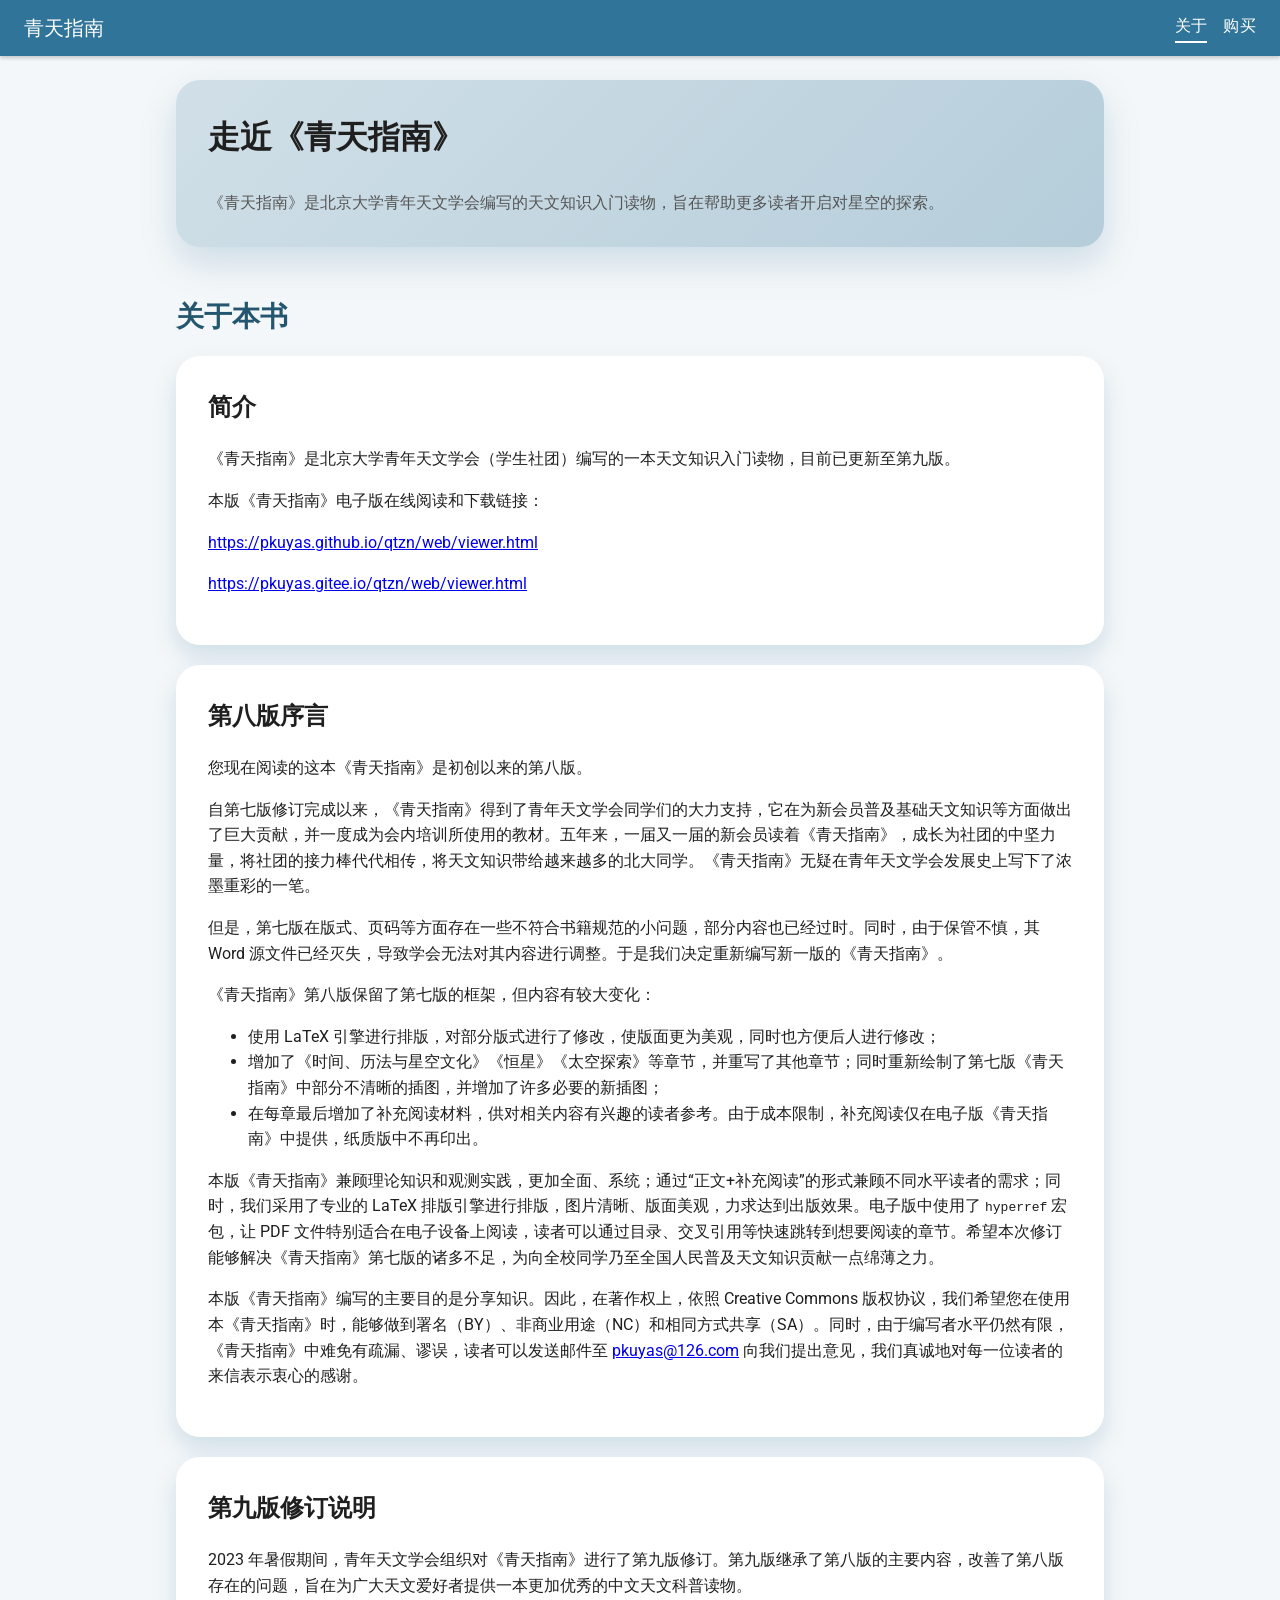
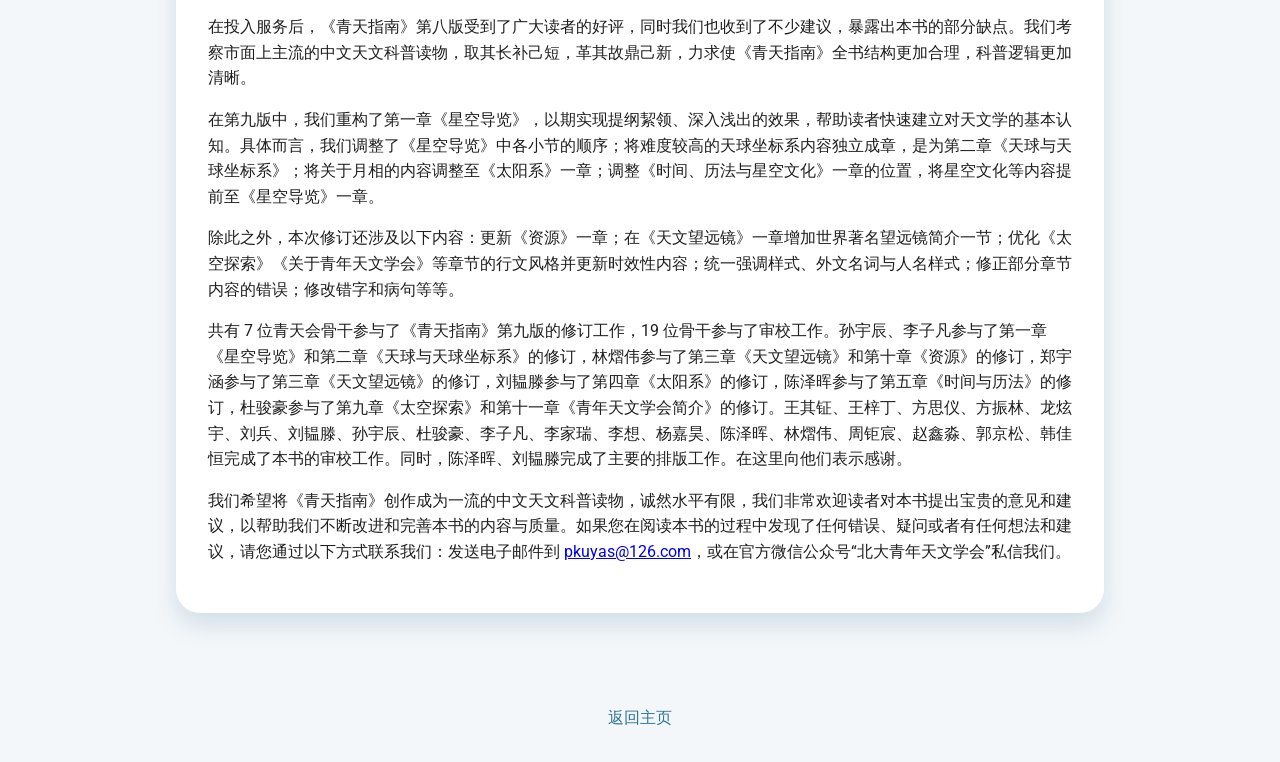
==== about/index.html @ bb2cf312 "增加了Material Design风格的「关于」页面" ====
<!DOCTYPE html>
<html lang="zh-CN">
<head>
    <meta charset="utf-8">
    <meta name="viewport" content="width=device-width, initial-scale=1">
    <title>青天指南 · 关于</title>
    <link rel="icon" href="../yas_256x256.png">
    <link href="https://fonts.googleapis.com/css2?family=Roboto:wght@400;500;700&display=swap" rel="stylesheet">
    <style>
        :root {
            color-scheme: light dark;
            --md-primary: #307599;
            --md-primary-dark: #24576f;
            --md-secondary: #ff9800;
            --md-surface: #ffffff;
            --md-background: #f4f7f9;
            --md-text-primary: #1f1f1f;
            --md-text-secondary: #555555;
            --md-divider: rgba(0, 0, 0, 0.12);
        }

        @media (prefers-color-scheme: dark) {
            :root {
                --md-surface: #1f2933;
                --md-background: #121a21;
                --md-text-primary: #e0e6ed;
                --md-text-secondary: #a7b4c3;
                --md-divider: rgba(255, 255, 255, 0.12);
                --md-secondary: #ffb655;
            }

            body {
                background: var(--md-background);
                color: var(--md-text-primary);
            }

            .app-bar {
                box-shadow: 0 2px 6px rgba(0, 0, 0, 0.6);
            }

            .page {
                color: var(--md-text-primary);
            }

            .hero {
                box-shadow: 0 16px 36px rgba(7, 32, 44, 0.65);
            }

            .card {
                background: var(--md-surface);
                box-shadow: 0 10px 28px rgba(0, 0, 0, 0.5);
            }

            footer {
                color: var(--md-text-secondary);
            }

            footer a {
                color: var(--md-secondary);
            }
        }

        * {
            box-sizing: border-box;
        }

        html, body {
            margin: 0;
            font-family: 'Roboto', 'PingFang SC', 'Microsoft YaHei', sans-serif;
            background: var(--md-background);
            color: var(--md-text-primary);
            line-height: 1.6;
        }

        body {
            display: flex;
            flex-direction: column;
            min-height: 100vh;
        }

        .app-bar {
            position: sticky;
            top: 0;
            z-index: 10;
            background: var(--md-primary);
            color: #fff;
            padding: 12px 24px;
            display: flex;
            align-items: center;
            justify-content: space-between;
            gap: 24px;
            box-shadow: 0 2px 4px rgba(0, 0, 0, 0.2);
        }

        .app-bar__title {
            font-size: 1.25rem;
            font-weight: 500;
            margin: 0;
        }

        .nav {
            display: flex;
            gap: 16px;
        }

        .nav a {
            color: #fff;
            text-decoration: none;
            font-weight: 500;
            letter-spacing: 0.02em;
            position: relative;
            padding-bottom: 4px;
        }

        .nav a[aria-current="page"]::after,
        .nav a:hover::after,
        .nav a:focus-visible::after {
            content: '';
            position: absolute;
            left: 0;
            bottom: 0;
            width: 100%;
            height: 2px;
            background: #fff;
        }

        .page {
            flex: 1;
            padding: 24px 16px 48px;
            max-width: 960px;
            margin: 0 auto;
            width: 100%;
        }

        .hero {
            background: linear-gradient(135deg, rgba(48, 117, 153, 0.18), rgba(48, 117, 153, 0.32));
            border-radius: 24px;
            padding: 32px;
            margin-bottom: 24px;
            box-shadow: 0 16px 36px rgba(48, 117, 153, 0.2);
        }

        .hero h1 {
            margin-top: 0;
            font-size: 2rem;
            font-weight: 700;
        }

        .hero p {
            margin-bottom: 0;
            color: var(--md-text-secondary);
        }

        .section-title {
            margin: 48px 0 16px;
            font-size: 1.75rem;
            font-weight: 600;
            color: var(--md-primary-dark);
        }

        .card {
            background: var(--md-surface);
            border-radius: 24px;
            padding: 32px;
            margin-bottom: 20px;
            box-shadow: 0 12px 24px rgba(48, 117, 153, 0.18);
        }

        .card h2 {
            margin-top: 0;
            font-size: 1.5rem;
            font-weight: 600;
        }

        .card h3 {
            margin-top: 1.5rem;
            font-size: 1.25rem;
        }

        .supporting-text {
            color: var(--md-text-secondary);
        }

        footer {
            padding: 24px 16px 32px;
            text-align: center;
            color: var(--md-text-secondary);
        }

        footer a {
            color: var(--md-primary);
            text-decoration: none;
            font-weight: 500;
        }

        footer a:hover {
            text-decoration: underline;
        }

        @media (max-width: 720px) {
            .app-bar {
                flex-direction: column;
                align-items: flex-start;
            }

            .nav {
                width: 100%;
                justify-content: space-between;
            }

            .hero {
                padding: 24px;
            }

            .card {
                padding: 24px;
                border-radius: 20px;
            }
        }
    </style>
</head>
<body>
    <header class="app-bar">
        <div class="app-bar__title">青天指南</div>
        <nav class="nav" aria-label="主要导航">
            <a href="./index.html" aria-current="page">关于</a>
            <a href="./purchase.html">购买</a>
        </nav>
    </header>
    <main class="page">
        <section class="hero">
            <h1>走近《青天指南》</h1>
            <p>《青天指南》是北京大学青年天文学会编写的天文知识入门读物，旨在帮助更多读者开启对星空的探索。</p>
        </section>

        <h2 class="section-title">关于本书</h2>
        <section class="card">
            <h2>简介</h2>
            <p>《青天指南》是北京大学青年天文学会（学生社团）编写的一本天文知识入门读物，目前已更新至第九版。</p>
            <p>本版《青天指南》电子版在线阅读和下载链接：</p>
            <p><a href="https://pkuyas.github.io/qtzn/web/viewer.html" target="_blank" rel="noopener">https://pkuyas.github.io/qtzn/web/viewer.html</a></p>
            <p><a href="https://pkuyas.gitee.io/qtzn/web/viewer.html" target="_blank" rel="noopener">https://pkuyas.gitee.io/qtzn/web/viewer.html</a></p>
        </section>

        <section class="card">
            <h2>第八版序言</h2>
            <p>您现在阅读的这本《青天指南》是初创以来的第八版。</p>
            <p>自第七版修订完成以来，《青天指南》得到了青年天文学会同学们的大力支持，它在为新会员普及基础天文知识等方面做出了巨大贡献，并一度成为会内培训所使用的教材。五年来，一届又一届的新会员读着《青天指南》，成长为社团的中坚力量，将社团的接力棒代代相传，将天文知识带给越来越多的北大同学。《青天指南》无疑在青年天文学会发展史上写下了浓墨重彩的一笔。</p>
            <p>但是，第七版在版式、页码等方面存在一些不符合书籍规范的小问题，部分内容也已经过时。同时，由于保管不慎，其 Word 源文件已经灭失，导致学会无法对其内容进行调整。于是我们决定重新编写新一版的《青天指南》。</p>
            <p>《青天指南》第八版保留了第七版的框架，但内容有较大变化：</p>
            <ul>
                <li>使用 LaTeX 引擎进行排版，对部分版式进行了修改，使版面更为美观，同时也方便后人进行修改；</li>
                <li>增加了《时间、历法与星空文化》《恒星》《太空探索》等章节，并重写了其他章节；同时重新绘制了第七版《青天指南》中部分不清晰的插图，并增加了许多必要的新插图；</li>
                <li>在每章最后增加了补充阅读材料，供对相关内容有兴趣的读者参考。由于成本限制，补充阅读仅在电子版《青天指南》中提供，纸质版中不再印出。</li>
            </ul>
            <p>本版《青天指南》兼顾理论知识和观测实践，更加全面、系统；通过“正文+补充阅读”的形式兼顾不同水平读者的需求；同时，我们采用了专业的 LaTeX 排版引擎进行排版，图片清晰、版面美观，力求达到出版效果。电子版中使用了 <code>hyperref</code> 宏包，让 PDF 文件特别适合在电子设备上阅读，读者可以通过目录、交叉引用等快速跳转到想要阅读的章节。希望本次修订能够解决《青天指南》第七版的诸多不足，为向全校同学乃至全国人民普及天文知识贡献一点绵薄之力。</p>
            <p>本版《青天指南》编写的主要目的是分享知识。因此，在著作权上，依照 Creative Commons 版权协议，我们希望您在使用本《青天指南》时，能够做到署名（BY）、非商业用途（NC）和相同方式共享（SA）。同时，由于编写者水平仍然有限，《青天指南》中难免有疏漏、谬误，读者可以发送邮件至 <a href="mailto:pkuyas@126.com">pkuyas@126.com</a> 向我们提出意见，我们真诚地对每一位读者的来信表示衷心的感谢。</p>
        </section>

        <section class="card">
            <h2>第九版修订说明</h2>
            <p>2023 年暑假期间，青年天文学会组织对《青天指南》进行了第九版修订。第九版继承了第八版的主要内容，改善了第八版存在的问题，旨在为广大天文爱好者提供一本更加优秀的中文天文科普读物。</p>
            <p>在投入服务后，《青天指南》第八版受到了广大读者的好评，同时我们也收到了不少建议，暴露出本书的部分缺点。我们考察市面上主流的中文天文科普读物，取其长补己短，革其故鼎己新，力求使《青天指南》全书结构更加合理，科普逻辑更加清晰。</p>
            <p>在第九版中，我们重构了第一章《星空导览》，以期实现提纲絜领、深入浅出的效果，帮助读者快速建立对天文学的基本认知。具体而言，我们调整了《星空导览》中各小节的顺序；将难度较高的天球坐标系内容独立成章，是为第二章《天球与天球坐标系》；将关于月相的内容调整至《太阳系》一章；调整《时间、历法与星空文化》一章的位置，将星空文化等内容提前至《星空导览》一章。</p>
            <p>除此之外，本次修订还涉及以下内容：更新《资源》一章；在《天文望远镜》一章增加世界著名望远镜简介一节；优化《太空探索》《关于青年天文学会》等章节的行文风格并更新时效性内容；统一强调样式、外文名词与人名样式；修正部分章节内容的错误；修改错字和病句等等。</p>
            <p>共有 7 位青天会骨干参与了《青天指南》第九版的修订工作，19 位骨干参与了审校工作。孙宇辰、李子凡参与了第一章《星空导览》和第二章《天球与天球坐标系》的修订，林熠伟参与了第三章《天文望远镜》和第十章《资源》的修订，郑宇涵参与了第三章《天文望远镜》的修订，刘韫滕参与了第四章《太阳系》的修订，陈泽晖参与了第五章《时间与历法》的修订，杜骏豪参与了第九章《太空探索》和第十一章《青年天文学会简介》的修订。王其钲、王梓丁、方思仪、方振林、龙炫宇、刘兵、刘韫滕、孙宇辰、杜骏豪、李子凡、李家瑞、李想、杨嘉昊、陈泽晖、林熠伟、周钜宸、赵鑫淼、郭京松、韩佳恒完成了本书的审校工作。同时，陈泽晖、刘韫滕完成了主要的排版工作。在这里向他们表示感谢。</p>
            <p>我们希望将《青天指南》创作成为一流的中文天文科普读物，诚然水平有限，我们非常欢迎读者对本书提出宝贵的意见和建议，以帮助我们不断改进和完善本书的内容与质量。如果您在阅读本书的过程中发现了任何错误、疑问或者有任何想法和建议，请您通过以下方式联系我们：发送电子邮件到 <a href="mailto:pkuyas@126.com">pkuyas@126.com</a>，或在官方微信公众号“北大青年天文学会”私信我们。</p>
        </section>
    </main>

    <footer>
        <a href="../index.html">返回主页</a>
    </footer>
</body>
</html>
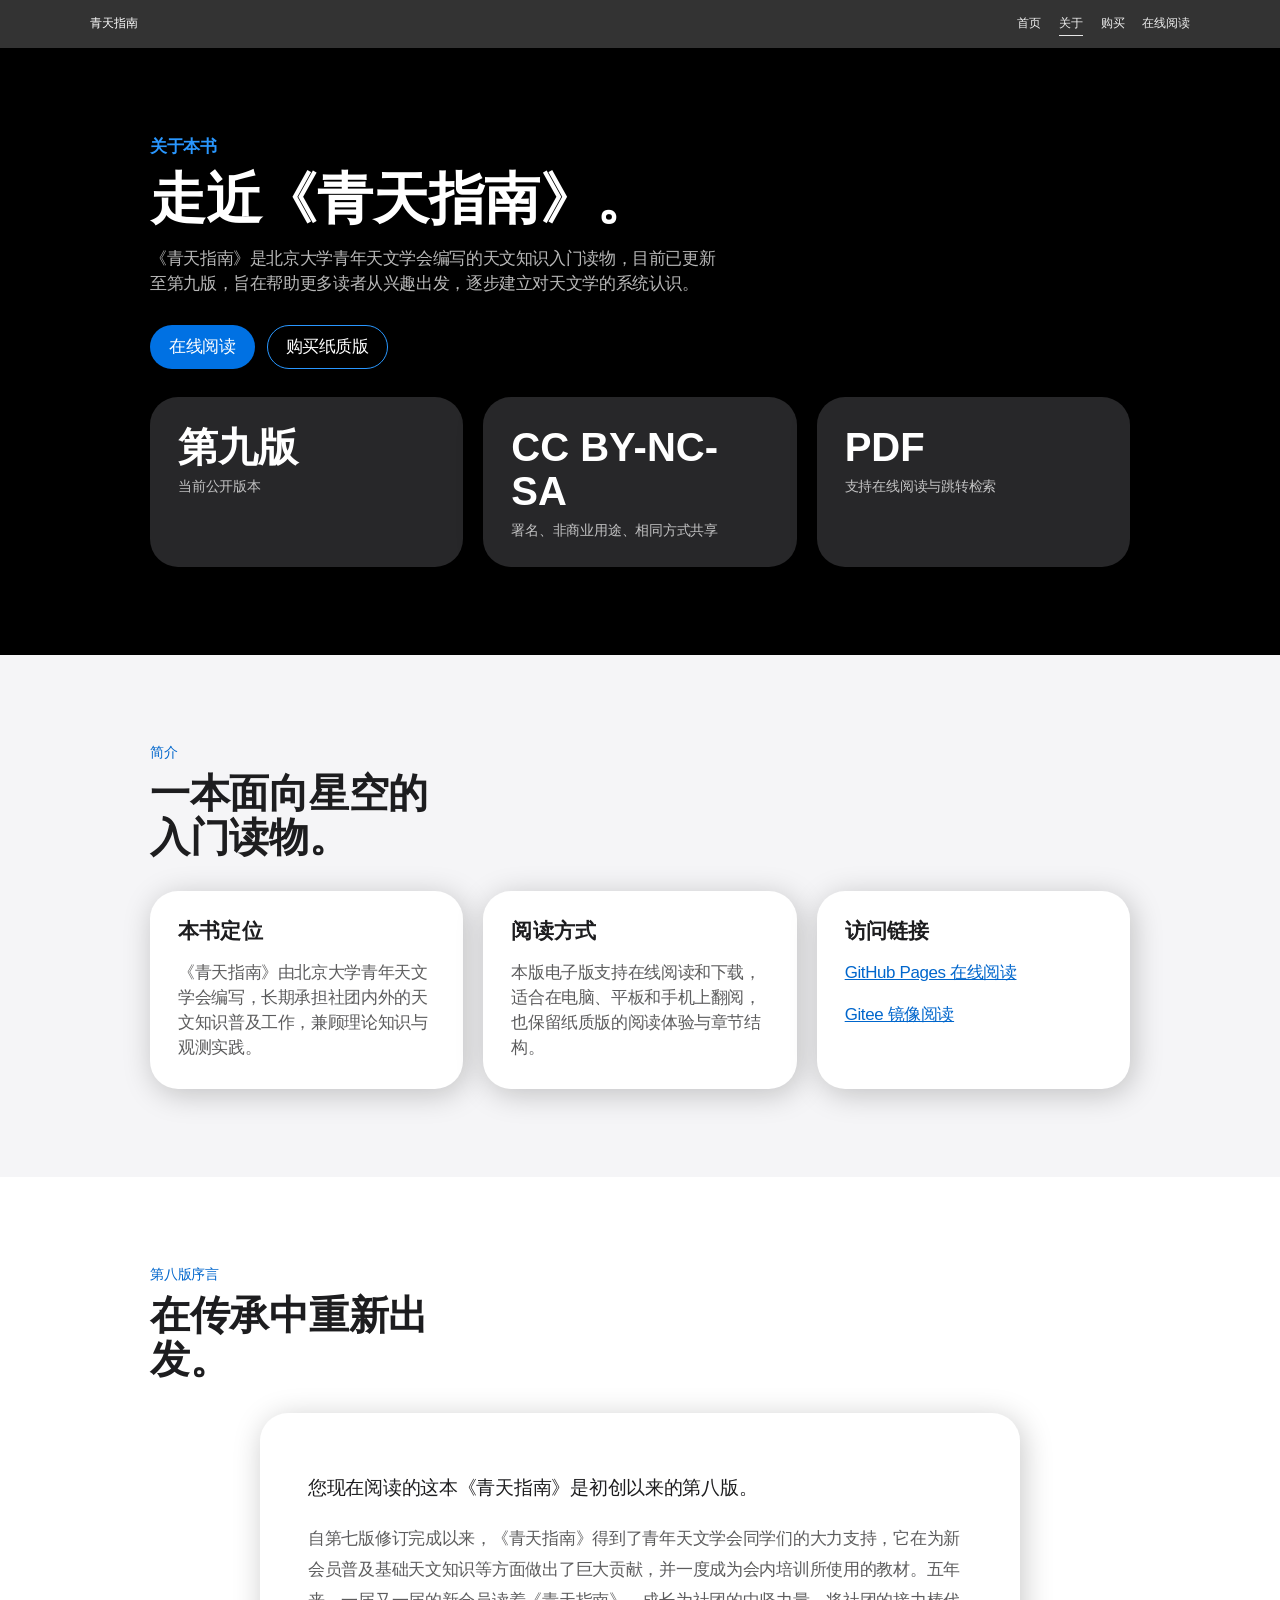
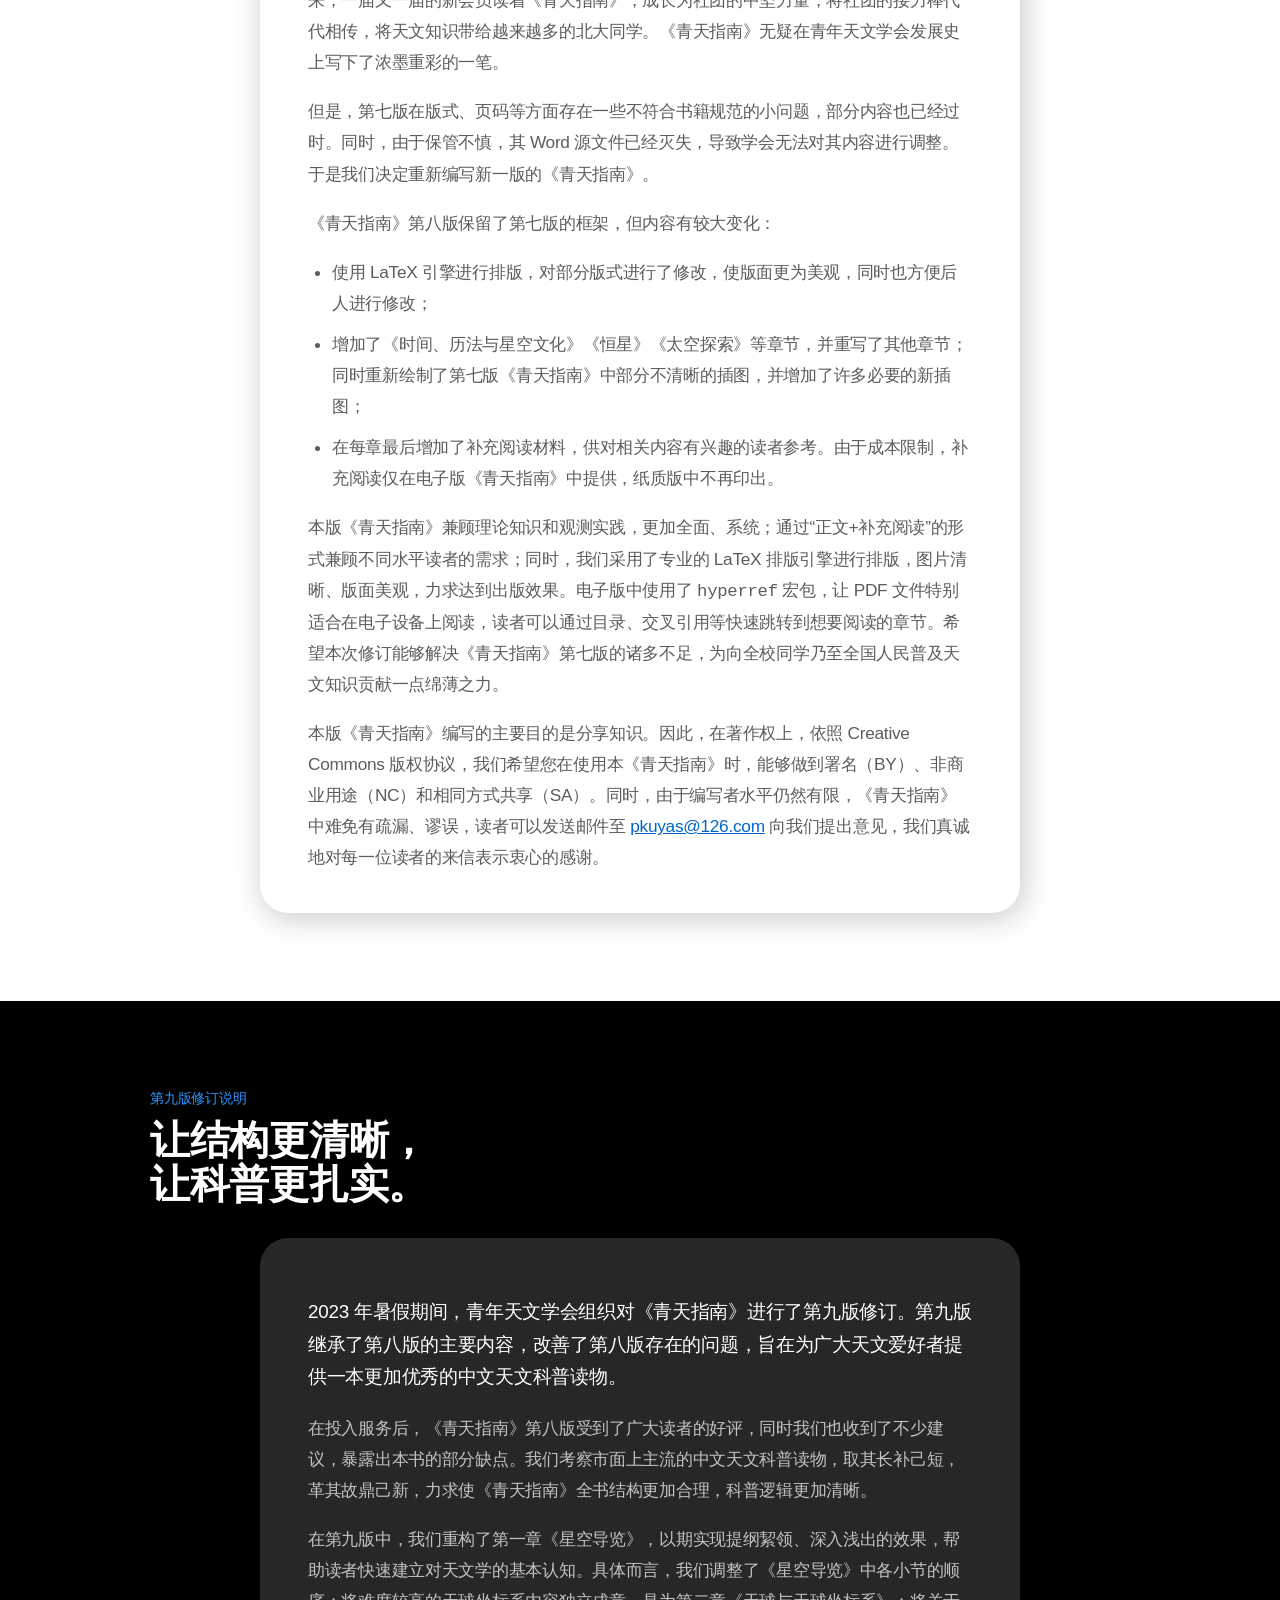
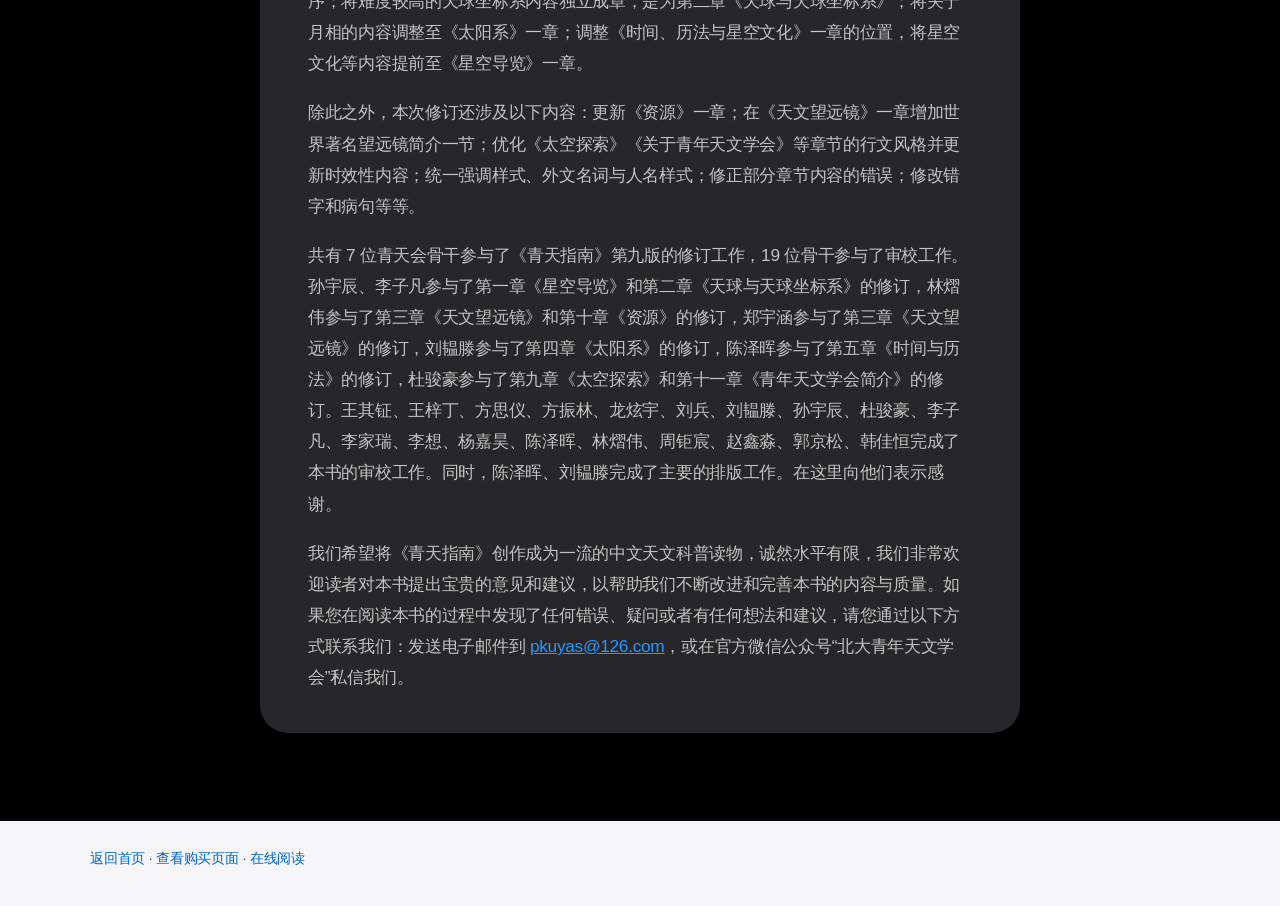
==== commit 7e24608d: "修改成 Apple 风格的主页" ====
--- a/about/index.html
+++ b/about/index.html
@@ -4,272 +4,123 @@
     <meta charset="utf-8">
     <meta name="viewport" content="width=device-width, initial-scale=1">
     <title>青天指南 · 关于</title>
+    <meta name="description" content="《青天指南》第九版关于页面，介绍本书背景、序言、修订说明与联系信息。">
     <link rel="icon" href="../yas_256x256.png">
-    <link href="https://fonts.googleapis.com/css2?family=Roboto:wght@400;500;700&display=swap" rel="stylesheet">
-    <style>
-        :root {
-            color-scheme: light dark;
-            --md-primary: #307599;
-            --md-primary-dark: #24576f;
-            --md-secondary: #ff9800;
-            --md-surface: #ffffff;
-            --md-background: #f4f7f9;
-            --md-text-primary: #1f1f1f;
-            --md-text-secondary: #555555;
-            --md-divider: rgba(0, 0, 0, 0.12);
-        }
-
-        @media (prefers-color-scheme: dark) {
-            :root {
-                --md-surface: #1f2933;
-                --md-background: #121a21;
-                --md-text-primary: #e0e6ed;
-                --md-text-secondary: #a7b4c3;
-                --md-divider: rgba(255, 255, 255, 0.12);
-                --md-secondary: #ffb655;
-            }
-
-            body {
-                background: var(--md-background);
-                color: var(--md-text-primary);
-            }
-
-            .app-bar {
-                box-shadow: 0 2px 6px rgba(0, 0, 0, 0.6);
-            }
-
-            .page {
-                color: var(--md-text-primary);
-            }
-
-            .hero {
-                box-shadow: 0 16px 36px rgba(7, 32, 44, 0.65);
-            }
-
-            .card {
-                background: var(--md-surface);
-                box-shadow: 0 10px 28px rgba(0, 0, 0, 0.5);
-            }
-
-            footer {
-                color: var(--md-text-secondary);
-            }
-
-            footer a {
-                color: var(--md-secondary);
-            }
-        }
-
-        * {
-            box-sizing: border-box;
-        }
-
-        html, body {
-            margin: 0;
-            font-family: 'Roboto', 'PingFang SC', 'Microsoft YaHei', sans-serif;
-            background: var(--md-background);
-            color: var(--md-text-primary);
-            line-height: 1.6;
-        }
-
-        body {
-            display: flex;
-            flex-direction: column;
-            min-height: 100vh;
-        }
-
-        .app-bar {
-            position: sticky;
-            top: 0;
-            z-index: 10;
-            background: var(--md-primary);
-            color: #fff;
-            padding: 12px 24px;
-            display: flex;
-            align-items: center;
-            justify-content: space-between;
-            gap: 24px;
-            box-shadow: 0 2px 4px rgba(0, 0, 0, 0.2);
-        }
-
-        .app-bar__title {
-            font-size: 1.25rem;
-            font-weight: 500;
-            margin: 0;
-        }
-
-        .nav {
-            display: flex;
-            gap: 16px;
-        }
-
-        .nav a {
-            color: #fff;
-            text-decoration: none;
-            font-weight: 500;
-            letter-spacing: 0.02em;
-            position: relative;
-            padding-bottom: 4px;
-        }
-
-        .nav a[aria-current="page"]::after,
-        .nav a:hover::after,
-        .nav a:focus-visible::after {
-            content: '';
-            position: absolute;
-            left: 0;
-            bottom: 0;
-            width: 100%;
-            height: 2px;
-            background: #fff;
-        }
-
-        .page {
-            flex: 1;
-            padding: 24px 16px 48px;
-            max-width: 960px;
-            margin: 0 auto;
-            width: 100%;
-        }
-
-        .hero {
-            background: linear-gradient(135deg, rgba(48, 117, 153, 0.18), rgba(48, 117, 153, 0.32));
-            border-radius: 24px;
-            padding: 32px;
-            margin-bottom: 24px;
-            box-shadow: 0 16px 36px rgba(48, 117, 153, 0.2);
-        }
-
-        .hero h1 {
-            margin-top: 0;
-            font-size: 2rem;
-            font-weight: 700;
-        }
-
-        .hero p {
-            margin-bottom: 0;
-            color: var(--md-text-secondary);
-        }
-
-        .section-title {
-            margin: 48px 0 16px;
-            font-size: 1.75rem;
-            font-weight: 600;
-            color: var(--md-primary-dark);
-        }
-
-        .card {
-            background: var(--md-surface);
-            border-radius: 24px;
-            padding: 32px;
-            margin-bottom: 20px;
-            box-shadow: 0 12px 24px rgba(48, 117, 153, 0.18);
-        }
-
-        .card h2 {
-            margin-top: 0;
-            font-size: 1.5rem;
-            font-weight: 600;
-        }
-
-        .card h3 {
-            margin-top: 1.5rem;
-            font-size: 1.25rem;
-        }
-
-        .supporting-text {
-            color: var(--md-text-secondary);
-        }
-
-        footer {
-            padding: 24px 16px 32px;
-            text-align: center;
-            color: var(--md-text-secondary);
-        }
-
-        footer a {
-            color: var(--md-primary);
-            text-decoration: none;
-            font-weight: 500;
-        }
-
-        footer a:hover {
-            text-decoration: underline;
-        }
-
-        @media (max-width: 720px) {
-            .app-bar {
-                flex-direction: column;
-                align-items: flex-start;
-            }
-
-            .nav {
-                width: 100%;
-                justify-content: space-between;
-            }
-
-            .hero {
-                padding: 24px;
-            }
-
-            .card {
-                padding: 24px;
-                border-radius: 20px;
-            }
-        }
-    </style>
+    <link rel="stylesheet" href="../assets/site.css">
 </head>
 <body>
-    <header class="app-bar">
-        <div class="app-bar__title">青天指南</div>
-        <nav class="nav" aria-label="主要导航">
-            <a href="./index.html" aria-current="page">关于</a>
-            <a href="./purchase.html">购买</a>
-        </nav>
+    <header class="site-header">
+        <div class="site-header__inner">
+            <a class="brand" href="../index.html">青天指南</a>
+            <nav class="site-nav site-nav--desktop" aria-label="主要导航">
+                <a href="../index.html">首页</a>
+                <a href="./index.html" aria-current="page">关于</a>
+                <a href="./purchase.html">购买</a>
+                <a href="../web/viewer.html">在线阅读</a>
+            </nav>
+            <details class="mobile-nav">
+                <summary class="mobile-nav__button" aria-label="打开导航菜单">
+                    <span class="mobile-nav__icon"><span></span></span>
+                </summary>
+                <nav class="mobile-nav__panel" aria-label="移动端导航">
+                    <a href="../index.html">首页</a>
+                    <a href="./index.html" aria-current="page">关于</a>
+                    <a href="./purchase.html">购买</a>
+                    <a href="../web/viewer.html">在线阅读</a>
+                </nav>
+            </details>
+        </div>
     </header>
-    <main class="page">
-        <section class="hero">
-            <h1>走近《青天指南》</h1>
-            <p>《青天指南》是北京大学青年天文学会编写的天文知识入门读物，旨在帮助更多读者开启对星空的探索。</p>
+
+    <main>
+        <section class="section section--dark">
+            <div class="section-inner section-inner--narrow">
+                <p class="eyebrow">关于本书</p>
+                <h1 class="hero-title">走近《青天指南》。</h1>
+                <p class="hero-copy">《青天指南》是北京大学青年天文学会编写的天文知识入门读物，目前已更新至第九版，旨在帮助更多读者从兴趣出发，逐步建立对天文学的系统认识。</p>
+                <div class="action-row">
+                    <a class="button" href="../web/viewer.html">在线阅读</a>
+                    <a class="button button--secondary" href="./purchase.html">购买纸质版</a>
+                </div>
+                <div class="stat-grid">
+                    <article class="stat-card">
+                        <span class="stat-value">第九版</span>
+                        <span class="stat-label">当前公开版本</span>
+                    </article>
+                    <article class="stat-card">
+                        <span class="stat-value">CC BY-NC-SA</span>
+                        <span class="stat-label">署名、非商业用途、相同方式共享</span>
+                    </article>
+                    <article class="stat-card">
+                        <span class="stat-value">PDF</span>
+                        <span class="stat-label">支持在线阅读与跳转检索</span>
+                    </article>
+                </div>
+            </div>
         </section>
 
-        <h2 class="section-title">关于本书</h2>
-        <section class="card">
-            <h2>简介</h2>
-            <p>《青天指南》是北京大学青年天文学会（学生社团）编写的一本天文知识入门读物，目前已更新至第九版。</p>
-            <p>本版《青天指南》电子版在线阅读和下载链接：</p>
-            <p><a href="https://pkuyas.github.io/qtzn/web/viewer.html" target="_blank" rel="noopener">https://pkuyas.github.io/qtzn/web/viewer.html</a></p>
-            <p><a href="https://pkuyas.gitee.io/qtzn/web/viewer.html" target="_blank" rel="noopener">https://pkuyas.gitee.io/qtzn/web/viewer.html</a></p>
+        <section class="section section--light">
+            <div class="section-inner section-inner--narrow">
+                <p class="section-kicker">简介</p>
+                <h2 class="section-title">一本面向星空的入门读物。</h2>
+                <div class="card-grid" style="margin-top: 32px;">
+                    <article class="card prose">
+                        <h3>本书定位</h3>
+                        <p>《青天指南》由北京大学青年天文学会编写，长期承担社团内外的天文知识普及工作，兼顾理论知识与观测实践。</p>
+                    </article>
+                    <article class="card prose">
+                        <h3>阅读方式</h3>
+                        <p>本版电子版支持在线阅读和下载，适合在电脑、平板和手机上翻阅，也保留纸质版的阅读体验与章节结构。</p>
+                    </article>
+                    <article class="card prose">
+                        <h3>访问链接</h3>
+                        <p><a href="../web/viewer.html">GitHub Pages 在线阅读</a></p>
+                        <p><a href="https://pkuyas.gitee.io/qtzn/web/viewer.html" target="_blank" rel="noopener">Gitee 镜像阅读</a></p>
+                    </article>
+                </div>
+            </div>
         </section>
 
-        <section class="card">
-            <h2>第八版序言</h2>
-            <p>您现在阅读的这本《青天指南》是初创以来的第八版。</p>
-            <p>自第七版修订完成以来，《青天指南》得到了青年天文学会同学们的大力支持，它在为新会员普及基础天文知识等方面做出了巨大贡献，并一度成为会内培训所使用的教材。五年来，一届又一届的新会员读着《青天指南》，成长为社团的中坚力量，将社团的接力棒代代相传，将天文知识带给越来越多的北大同学。《青天指南》无疑在青年天文学会发展史上写下了浓墨重彩的一笔。</p>
-            <p>但是，第七版在版式、页码等方面存在一些不符合书籍规范的小问题，部分内容也已经过时。同时，由于保管不慎，其 Word 源文件已经灭失，导致学会无法对其内容进行调整。于是我们决定重新编写新一版的《青天指南》。</p>
-            <p>《青天指南》第八版保留了第七版的框架，但内容有较大变化：</p>
-            <ul>
-                <li>使用 LaTeX 引擎进行排版，对部分版式进行了修改，使版面更为美观，同时也方便后人进行修改；</li>
-                <li>增加了《时间、历法与星空文化》《恒星》《太空探索》等章节，并重写了其他章节；同时重新绘制了第七版《青天指南》中部分不清晰的插图，并增加了许多必要的新插图；</li>
-                <li>在每章最后增加了补充阅读材料，供对相关内容有兴趣的读者参考。由于成本限制，补充阅读仅在电子版《青天指南》中提供，纸质版中不再印出。</li>
-            </ul>
-            <p>本版《青天指南》兼顾理论知识和观测实践，更加全面、系统；通过“正文+补充阅读”的形式兼顾不同水平读者的需求；同时，我们采用了专业的 LaTeX 排版引擎进行排版，图片清晰、版面美观，力求达到出版效果。电子版中使用了 <code>hyperref</code> 宏包，让 PDF 文件特别适合在电子设备上阅读，读者可以通过目录、交叉引用等快速跳转到想要阅读的章节。希望本次修订能够解决《青天指南》第七版的诸多不足，为向全校同学乃至全国人民普及天文知识贡献一点绵薄之力。</p>
-            <p>本版《青天指南》编写的主要目的是分享知识。因此，在著作权上，依照 Creative Commons 版权协议，我们希望您在使用本《青天指南》时，能够做到署名（BY）、非商业用途（NC）和相同方式共享（SA）。同时，由于编写者水平仍然有限，《青天指南》中难免有疏漏、谬误，读者可以发送邮件至 <a href="mailto:pkuyas@126.com">pkuyas@126.com</a> 向我们提出意见，我们真诚地对每一位读者的来信表示衷心的感谢。</p>
+        <section class="section section--white">
+            <div class="section-inner section-inner--narrow">
+                <p class="section-kicker">第八版序言</p>
+                <h2 class="section-title">在传承中重新出发。</h2>
+                <div class="card card--body card--longform prose prose-long" style="margin-top: 32px;">
+                    <p>您现在阅读的这本《青天指南》是初创以来的第八版。</p>
+                    <p>自第七版修订完成以来，《青天指南》得到了青年天文学会同学们的大力支持，它在为新会员普及基础天文知识等方面做出了巨大贡献，并一度成为会内培训所使用的教材。五年来，一届又一届的新会员读着《青天指南》，成长为社团的中坚力量，将社团的接力棒代代相传，将天文知识带给越来越多的北大同学。《青天指南》无疑在青年天文学会发展史上写下了浓墨重彩的一笔。</p>
+                    <p>但是，第七版在版式、页码等方面存在一些不符合书籍规范的小问题，部分内容也已经过时。同时，由于保管不慎，其 Word 源文件已经灭失，导致学会无法对其内容进行调整。于是我们决定重新编写新一版的《青天指南》。</p>
+                    <p>《青天指南》第八版保留了第七版的框架，但内容有较大变化：</p>
+                    <ul>
+                        <li>使用 LaTeX 引擎进行排版，对部分版式进行了修改，使版面更为美观，同时也方便后人进行修改；</li>
+                        <li>增加了《时间、历法与星空文化》《恒星》《太空探索》等章节，并重写了其他章节；同时重新绘制了第七版《青天指南》中部分不清晰的插图，并增加了许多必要的新插图；</li>
+                        <li>在每章最后增加了补充阅读材料，供对相关内容有兴趣的读者参考。由于成本限制，补充阅读仅在电子版《青天指南》中提供，纸质版中不再印出。</li>
+                    </ul>
+                    <p>本版《青天指南》兼顾理论知识和观测实践，更加全面、系统；通过“正文+补充阅读”的形式兼顾不同水平读者的需求；同时，我们采用了专业的 LaTeX 排版引擎进行排版，图片清晰、版面美观，力求达到出版效果。电子版中使用了 <code>hyperref</code> 宏包，让 PDF 文件特别适合在电子设备上阅读，读者可以通过目录、交叉引用等快速跳转到想要阅读的章节。希望本次修订能够解决《青天指南》第七版的诸多不足，为向全校同学乃至全国人民普及天文知识贡献一点绵薄之力。</p>
+                    <p>本版《青天指南》编写的主要目的是分享知识。因此，在著作权上，依照 Creative Commons 版权协议，我们希望您在使用本《青天指南》时，能够做到署名（BY）、非商业用途（NC）和相同方式共享（SA）。同时，由于编写者水平仍然有限，《青天指南》中难免有疏漏、谬误，读者可以发送邮件至 <a href="mailto:pkuyas@126.com">pkuyas@126.com</a> 向我们提出意见，我们真诚地对每一位读者的来信表示衷心的感谢。</p>
+                </div>
+            </div>
         </section>
 
-        <section class="card">
-            <h2>第九版修订说明</h2>
-            <p>2023 年暑假期间，青年天文学会组织对《青天指南》进行了第九版修订。第九版继承了第八版的主要内容，改善了第八版存在的问题，旨在为广大天文爱好者提供一本更加优秀的中文天文科普读物。</p>
-            <p>在投入服务后，《青天指南》第八版受到了广大读者的好评，同时我们也收到了不少建议，暴露出本书的部分缺点。我们考察市面上主流的中文天文科普读物，取其长补己短，革其故鼎己新，力求使《青天指南》全书结构更加合理，科普逻辑更加清晰。</p>
-            <p>在第九版中，我们重构了第一章《星空导览》，以期实现提纲絜领、深入浅出的效果，帮助读者快速建立对天文学的基本认知。具体而言，我们调整了《星空导览》中各小节的顺序；将难度较高的天球坐标系内容独立成章，是为第二章《天球与天球坐标系》；将关于月相的内容调整至《太阳系》一章；调整《时间、历法与星空文化》一章的位置，将星空文化等内容提前至《星空导览》一章。</p>
-            <p>除此之外，本次修订还涉及以下内容：更新《资源》一章；在《天文望远镜》一章增加世界著名望远镜简介一节；优化《太空探索》《关于青年天文学会》等章节的行文风格并更新时效性内容；统一强调样式、外文名词与人名样式；修正部分章节内容的错误；修改错字和病句等等。</p>
-            <p>共有 7 位青天会骨干参与了《青天指南》第九版的修订工作，19 位骨干参与了审校工作。孙宇辰、李子凡参与了第一章《星空导览》和第二章《天球与天球坐标系》的修订，林熠伟参与了第三章《天文望远镜》和第十章《资源》的修订，郑宇涵参与了第三章《天文望远镜》的修订，刘韫滕参与了第四章《太阳系》的修订，陈泽晖参与了第五章《时间与历法》的修订，杜骏豪参与了第九章《太空探索》和第十一章《青年天文学会简介》的修订。王其钲、王梓丁、方思仪、方振林、龙炫宇、刘兵、刘韫滕、孙宇辰、杜骏豪、李子凡、李家瑞、李想、杨嘉昊、陈泽晖、林熠伟、周钜宸、赵鑫淼、郭京松、韩佳恒完成了本书的审校工作。同时，陈泽晖、刘韫滕完成了主要的排版工作。在这里向他们表示感谢。</p>
-            <p>我们希望将《青天指南》创作成为一流的中文天文科普读物，诚然水平有限，我们非常欢迎读者对本书提出宝贵的意见和建议，以帮助我们不断改进和完善本书的内容与质量。如果您在阅读本书的过程中发现了任何错误、疑问或者有任何想法和建议，请您通过以下方式联系我们：发送电子邮件到 <a href="mailto:pkuyas@126.com">pkuyas@126.com</a>，或在官方微信公众号“北大青年天文学会”私信我们。</p>
+        <section class="section section--dark">
+            <div class="section-inner section-inner--narrow">
+                <p class="section-kicker">第九版修订说明</p>
+                <h2 class="section-title">让结构更清晰，让科普更扎实。</h2>
+                <div class="card card--body card--longform prose prose-long" style="margin-top: 32px;">
+                    <p>2023 年暑假期间，青年天文学会组织对《青天指南》进行了第九版修订。第九版继承了第八版的主要内容，改善了第八版存在的问题，旨在为广大天文爱好者提供一本更加优秀的中文天文科普读物。</p>
+                    <p>在投入服务后，《青天指南》第八版受到了广大读者的好评，同时我们也收到了不少建议，暴露出本书的部分缺点。我们考察市面上主流的中文天文科普读物，取其长补己短，革其故鼎己新，力求使《青天指南》全书结构更加合理，科普逻辑更加清晰。</p>
+                    <p>在第九版中，我们重构了第一章《星空导览》，以期实现提纲絜领、深入浅出的效果，帮助读者快速建立对天文学的基本认知。具体而言，我们调整了《星空导览》中各小节的顺序；将难度较高的天球坐标系内容独立成章，是为第二章《天球与天球坐标系》；将关于月相的内容调整至《太阳系》一章；调整《时间、历法与星空文化》一章的位置，将星空文化等内容提前至《星空导览》一章。</p>
+                    <p>除此之外，本次修订还涉及以下内容：更新《资源》一章；在《天文望远镜》一章增加世界著名望远镜简介一节；优化《太空探索》《关于青年天文学会》等章节的行文风格并更新时效性内容；统一强调样式、外文名词与人名样式；修正部分章节内容的错误；修改错字和病句等等。</p>
+                    <p class="prose-roster">共有 7 位青天会骨干参与了《青天指南》第九版的修订工作，19 位骨干参与了审校工作。孙宇辰、李子凡参与了第一章《星空导览》和第二章《天球与天球坐标系》的修订，林熠伟参与了第三章《天文望远镜》和第十章《资源》的修订，郑宇涵参与了第三章《天文望远镜》的修订，刘韫滕参与了第四章《太阳系》的修订，陈泽晖参与了第五章《时间与历法》的修订，杜骏豪参与了第九章《太空探索》和第十一章《青年天文学会简介》的修订。王其钲、王梓丁、方思仪、方振林、龙炫宇、刘兵、刘韫滕、孙宇辰、杜骏豪、李子凡、李家瑞、李想、杨嘉昊、陈泽晖、林熠伟、周钜宸、赵鑫淼、郭京松、韩佳恒完成了本书的审校工作。同时，陈泽晖、刘韫滕完成了主要的排版工作。在这里向他们表示感谢。</p>
+                    <p>我们希望将《青天指南》创作成为一流的中文天文科普读物，诚然水平有限，我们非常欢迎读者对本书提出宝贵的意见和建议，以帮助我们不断改进和完善本书的内容与质量。如果您在阅读本书的过程中发现了任何错误、疑问或者有任何想法和建议，请您通过以下方式联系我们：发送电子邮件到 <a href="mailto:pkuyas@126.com">pkuyas@126.com</a>，或在官方微信公众号“北大青年天文学会”私信我们。</p>
+                </div>
+            </div>
         </section>
     </main>
 
-    <footer>
-        <a href="../index.html">返回主页</a>
+    <footer class="site-footer">
+        <div class="site-footer__inner">
+            <a href="../index.html">返回首页</a> · <a href="./purchase.html">查看购买页面</a> · <a href="../web/viewer.html">在线阅读</a>
+        </div>
     </footer>
 </body>
 </html>
--- a/assets/site.css
+++ b/assets/site.css
@@ -0,0 +1,798 @@
+:root {
+    color-scheme: light;
+    --color-black: #000000;
+    --color-ink: #1d1d1f;
+    --color-gray: #f5f5f7;
+    --color-white: #ffffff;
+    --color-blue: #0071e3;
+    --color-blue-link: #0066cc;
+    --color-blue-dark: #2997ff;
+    --color-text-soft: rgba(29, 29, 31, 0.72);
+    --color-text-dark-soft: rgba(255, 255, 255, 0.72);
+    --color-border: rgba(29, 29, 31, 0.08);
+    --color-header: rgba(0, 0, 0, 0.8);
+    --shadow-card: rgba(0, 0, 0, 0.22) 3px 5px 30px 0;
+    --radius-card: 28px;
+    --radius-button: 999px;
+    --content-width: 1100px;
+    --content-narrow: 980px;
+    --header-height: 48px;
+    --font-display: "SF Pro Display", "PingFang SC", "Helvetica Neue", Helvetica, Arial, sans-serif;
+    --font-text: "SF Pro Text", "PingFang SC", "Helvetica Neue", Helvetica, Arial, sans-serif;
+}
+
+*,
+*::before,
+*::after {
+    box-sizing: border-box;
+}
+
+html {
+    scroll-behavior: smooth;
+}
+
+body {
+    margin: 0;
+    font-family: var(--font-text);
+    background: var(--color-white);
+    color: var(--color-ink);
+    line-height: 1.47;
+    -webkit-font-smoothing: antialiased;
+    text-rendering: optimizeLegibility;
+}
+
+img {
+    display: block;
+    max-width: 100%;
+}
+
+a {
+    color: var(--color-blue-link);
+}
+
+.section--dark a {
+    color: var(--color-blue-dark);
+}
+
+a:focus-visible,
+button:focus-visible {
+    outline: 2px solid var(--color-blue);
+    outline-offset: 3px;
+}
+
+.site-header {
+    position: sticky;
+    top: 0;
+    z-index: 20;
+    min-height: var(--header-height);
+    background: var(--color-header);
+    backdrop-filter: saturate(180%) blur(20px);
+}
+
+.site-header__inner {
+    width: min(calc(100% - 32px), var(--content-width));
+    min-height: var(--header-height);
+    margin: 0 auto;
+    position: relative;
+    display: flex;
+    align-items: center;
+    justify-content: space-between;
+    gap: 24px;
+}
+
+.brand {
+    color: var(--color-white);
+    text-decoration: none;
+    font-size: 0.75rem;
+    line-height: 1.33;
+    letter-spacing: -0.12px;
+    white-space: nowrap;
+}
+
+.site-nav {
+    display: flex;
+    align-items: center;
+    gap: 18px;
+    flex-wrap: wrap;
+    justify-content: flex-end;
+}
+
+.site-nav a {
+    color: rgba(255, 255, 255, 0.92);
+    text-decoration: none;
+    font-size: 0.75rem;
+    line-height: 1.33;
+    letter-spacing: -0.12px;
+    padding: 14px 0;
+    position: relative;
+}
+
+.site-nav a[aria-current="page"]::after,
+.site-nav a:hover::after {
+    content: "";
+    position: absolute;
+    left: 0;
+    right: 0;
+    bottom: 10px;
+    height: 1px;
+    background: rgba(255, 255, 255, 0.88);
+}
+
+.mobile-nav {
+    display: none;
+}
+
+.mobile-nav summary {
+    list-style: none;
+}
+
+.mobile-nav summary::-webkit-details-marker {
+    display: none;
+}
+
+.mobile-nav__button {
+    display: inline-flex;
+    align-items: center;
+    justify-content: center;
+    width: 36px;
+    height: 36px;
+    padding: 0;
+    border: 1px solid rgba(255, 255, 255, 0.14);
+    border-radius: 999px;
+    background: rgba(255, 255, 255, 0.08);
+    cursor: pointer;
+}
+
+.mobile-nav__button:hover {
+    background: rgba(255, 255, 255, 0.14);
+}
+
+.mobile-nav__icon {
+    position: relative;
+    display: block;
+    width: 14px;
+    height: 10px;
+}
+
+.mobile-nav__icon::before,
+.mobile-nav__icon::after,
+.mobile-nav__icon span {
+    content: "";
+    position: absolute;
+    left: 0;
+    width: 14px;
+    height: 1.5px;
+    border-radius: 999px;
+    background: var(--color-white);
+    transition: transform 0.18s ease, opacity 0.18s ease, top 0.18s ease;
+}
+
+.mobile-nav__icon::before {
+    top: 0;
+}
+
+.mobile-nav__icon span {
+    top: 4px;
+}
+
+.mobile-nav__icon::after {
+    top: 8px;
+}
+
+.mobile-nav[open] .mobile-nav__icon::before {
+    top: 4px;
+    transform: rotate(45deg);
+}
+
+.mobile-nav[open] .mobile-nav__icon span {
+    opacity: 0;
+}
+
+.mobile-nav[open] .mobile-nav__icon::after {
+    top: 4px;
+    transform: rotate(-45deg);
+}
+
+.mobile-nav__panel {
+    position: absolute;
+    top: calc(100% + 10px);
+    right: 0;
+    width: min(320px, calc(100vw - 32px));
+    padding: 10px;
+    border-radius: 20px;
+    background: rgba(18, 18, 20, 0.94);
+    backdrop-filter: saturate(180%) blur(20px);
+    box-shadow: var(--shadow-card);
+}
+
+.mobile-nav__panel a {
+    display: block;
+    padding: 12px 14px;
+    border-radius: 12px;
+    color: rgba(255, 255, 255, 0.94);
+    text-decoration: none;
+    font-size: 0.94rem;
+    line-height: 1.35;
+    letter-spacing: -0.18px;
+}
+
+.mobile-nav__panel a:hover,
+.mobile-nav__panel a[aria-current="page"] {
+    background: rgba(255, 255, 255, 0.08);
+}
+
+main {
+    background: var(--color-white);
+}
+
+.section {
+    width: 100%;
+}
+
+.section--dark {
+    background: var(--color-black);
+    color: var(--color-white);
+}
+
+.section--light {
+    background: var(--color-gray);
+    color: var(--color-ink);
+}
+
+.section--white {
+    background: var(--color-white);
+    color: var(--color-ink);
+}
+
+.section-inner {
+    width: min(calc(100% - 32px), var(--content-width));
+    margin: 0 auto;
+    padding: 88px 0;
+}
+
+.section-inner--narrow {
+    width: min(calc(100% - 32px), var(--content-narrow));
+}
+
+.hero-grid,
+.split {
+    display: grid;
+    grid-template-columns: minmax(0, 1.1fr) minmax(280px, 0.9fr);
+    align-items: center;
+    gap: 56px;
+}
+
+.split--reverse {
+    grid-template-columns: minmax(0, 1.1fr) minmax(280px, 0.9fr);
+}
+
+.eyebrow {
+    margin: 0 0 12px;
+    font-size: 1.06rem;
+    font-weight: 600;
+    line-height: 1.24;
+    letter-spacing: -0.374px;
+    color: inherit;
+}
+
+.section--dark .eyebrow {
+    color: var(--color-blue-dark);
+}
+
+.hero-title,
+.section-title {
+    margin: 0;
+    font-family: var(--font-display);
+    font-size: clamp(2.7rem, 5vw, 3.5rem);
+    font-weight: 600;
+    line-height: 1.07;
+    letter-spacing: -0.28px;
+}
+
+.section-title {
+    font-size: clamp(2.2rem, 4vw, 2.5rem);
+    line-height: 1.1;
+    max-width: 14ch;
+}
+
+.hero-copy,
+.section-copy,
+.lead {
+    margin: 18px 0 0;
+    font-size: 1.06rem;
+    line-height: 1.47;
+    letter-spacing: -0.374px;
+    max-width: 36rem;
+}
+
+.section--dark .hero-copy,
+.section--dark .section-copy,
+.section--dark .lead,
+.section--dark .prose p,
+.section--dark .prose li,
+.section--dark .supporting-text {
+    color: var(--color-text-dark-soft);
+}
+
+.supporting-text,
+.section--light .supporting-text,
+.section--white .supporting-text {
+    color: var(--color-text-soft);
+}
+
+.action-row {
+    display: flex;
+    flex-wrap: wrap;
+    gap: 12px;
+    margin-top: 28px;
+}
+
+.button {
+    display: inline-flex;
+    align-items: center;
+    justify-content: center;
+    min-height: 44px;
+    padding: 8px 18px;
+    border-radius: var(--radius-button);
+    border: 1px solid transparent;
+    background: var(--color-blue);
+    color: var(--color-white);
+    text-decoration: none;
+    font-size: 1.06rem;
+    line-height: 1.24;
+    letter-spacing: -0.374px;
+}
+
+.section--dark a.button,
+.section--light a.button,
+.section--white a.button {
+    color: var(--color-white);
+}
+
+.button:hover {
+    filter: brightness(1.05);
+}
+
+.button--secondary {
+    background: transparent;
+    color: var(--color-blue-link);
+    border-color: var(--color-blue-link);
+}
+
+.section--dark .button--secondary {
+    color: var(--color-blue-dark);
+    border-color: var(--color-blue-dark);
+}
+
+.section--light a.button--secondary,
+.section--white a.button--secondary {
+    color: var(--color-blue-link);
+}
+
+.price-list,
+.meta-list {
+    display: flex;
+    flex-wrap: wrap;
+    gap: 12px;
+    margin: 28px 0 0;
+    padding: 0;
+    list-style: none;
+}
+
+.price-item,
+.meta-item {
+    padding: 10px 16px;
+    border-radius: 20px;
+    background: rgba(255, 255, 255, 0.08);
+    color: var(--color-white);
+    font-size: 0.88rem;
+    line-height: 1.29;
+    letter-spacing: -0.224px;
+}
+
+.section--light .meta-item,
+.section--white .meta-item {
+    background: rgba(29, 29, 31, 0.04);
+    color: var(--color-ink);
+}
+
+.media-frame {
+    border-radius: var(--radius-card);
+    overflow: hidden;
+    background: transparent;
+}
+
+.hero-art {
+    max-width: 420px;
+    margin-inline: auto;
+    filter: drop-shadow(0 32px 56px rgba(0, 0, 0, 0.36));
+}
+
+.image-card {
+    border-radius: var(--radius-card);
+    overflow: hidden;
+    box-shadow: var(--shadow-card);
+    background: var(--color-white);
+}
+
+.image-card--dark {
+    background: #272729;
+}
+
+.image-grid {
+    display: grid;
+    grid-template-columns: repeat(2, minmax(0, 1fr));
+    gap: 24px;
+}
+
+.card-grid {
+    display: grid;
+    grid-template-columns: repeat(3, minmax(0, 1fr));
+    gap: 20px;
+}
+
+.card,
+.stat-card {
+    border-radius: 28px;
+    padding: 28px;
+    background: var(--color-white);
+    box-shadow: var(--shadow-card);
+}
+
+.section--dark .card,
+.section--dark .stat-card {
+    background: #272729;
+}
+
+.card h3,
+.stat-card h3 {
+    margin: 0 0 10px;
+    font-family: var(--font-display);
+    font-size: 1.31rem;
+    font-weight: 700;
+    line-height: 1.19;
+    letter-spacing: 0.231px;
+}
+
+.card p:last-child,
+.prose p:last-child {
+    margin-bottom: 0;
+}
+
+.card--body {
+    padding-top: 22px;
+}
+
+.card--longform {
+    padding: 40px 48px;
+}
+
+.stat-grid {
+    display: grid;
+    grid-template-columns: repeat(3, minmax(0, 1fr));
+    gap: 20px;
+    margin-top: 28px;
+}
+
+.stat-value {
+    display: block;
+    font-family: var(--font-display);
+    font-size: clamp(1.75rem, 4vw, 2.5rem);
+    font-weight: 600;
+    line-height: 1.1;
+    letter-spacing: normal;
+}
+
+.stat-label {
+    display: block;
+    margin-top: 8px;
+    color: var(--color-text-soft);
+    font-size: 0.88rem;
+    line-height: 1.29;
+    letter-spacing: -0.224px;
+}
+
+.section--dark .stat-label {
+    color: var(--color-text-dark-soft);
+}
+
+.prose {
+    max-width: 100%;
+}
+
+.prose p,
+.prose li {
+    font-size: 1.06rem;
+    line-height: 1.47;
+    letter-spacing: -0.374px;
+    color: var(--color-text-soft);
+}
+
+.prose ul,
+.prose ol {
+    margin: 16px 0 0;
+    padding-left: 20px;
+}
+
+.prose li + li {
+    margin-top: 10px;
+}
+
+.prose-long {
+    max-width: 760px;
+    margin: 0 auto;
+}
+
+.prose-long p,
+.prose-long li {
+    font-size: 1.08rem;
+    line-height: 1.8;
+    letter-spacing: -0.28px;
+}
+
+.prose-long p + p,
+.prose-long p + ul,
+.prose-long ul + p {
+    margin-top: 18px;
+}
+
+.prose-long > p:first-of-type {
+    font-size: 1.18rem;
+    line-height: 1.72;
+    color: var(--color-ink);
+}
+
+.section--dark .prose-long > p:first-of-type {
+    color: var(--color-white);
+}
+
+.prose-long ul {
+    margin-top: 18px;
+    padding-left: 24px;
+}
+
+.prose-roster {
+    font-size: 1rem;
+    line-height: 1.82;
+    letter-spacing: -0.22px;
+}
+
+.section-kicker {
+    margin: 0 0 10px;
+    font-size: 0.88rem;
+    line-height: 1.29;
+    letter-spacing: -0.224px;
+    text-transform: uppercase;
+    color: var(--color-blue-link);
+}
+
+.section--dark .section-kicker {
+    color: var(--color-blue-dark);
+}
+
+.steps {
+    margin: 18px 0 0;
+    padding-left: 22px;
+}
+
+.steps li + li {
+    margin-top: 12px;
+}
+
+.table-shell {
+    overflow: hidden;
+    border-radius: 28px;
+    background: var(--color-white);
+    box-shadow: var(--shadow-card);
+}
+
+.section--dark .table-shell {
+    background: #272729;
+}
+
+table {
+    width: 100%;
+    border-collapse: collapse;
+}
+
+th,
+td {
+    padding: 20px 24px;
+    text-align: left;
+    vertical-align: top;
+    border-bottom: 1px solid var(--color-border);
+}
+
+th {
+    font-size: 0.88rem;
+    line-height: 1.29;
+    letter-spacing: -0.224px;
+    color: var(--color-text-soft);
+}
+
+tr:last-child td {
+    border-bottom: 0;
+}
+
+.section--dark th,
+.section--dark td {
+    border-bottom-color: rgba(255, 255, 255, 0.08);
+}
+
+.section--dark th {
+    color: var(--color-text-dark-soft);
+}
+
+.address-line + .address-line {
+    margin-top: 4px;
+}
+
+.cta-panel {
+    display: grid;
+    grid-template-columns: minmax(0, 1.1fr) minmax(260px, 0.9fr);
+    gap: 40px;
+    align-items: center;
+    border-radius: 32px;
+    padding: 40px;
+    background: var(--color-gray);
+    box-shadow: var(--shadow-card);
+}
+
+.section--dark .cta-panel {
+    background: #272729;
+}
+
+.footnotes {
+    margin-top: 28px;
+}
+
+.footnote {
+    margin: 8px 0 0;
+    font-size: 0.75rem;
+    line-height: 1.33;
+    letter-spacing: -0.12px;
+    color: var(--color-text-soft);
+}
+
+.footnote-mark {
+    font-size: 0.58em;
+    line-height: 1;
+    vertical-align: super;
+}
+
+.section--dark .footnote {
+    color: var(--color-text-dark-soft);
+}
+
+.site-footer {
+    background: var(--color-gray);
+}
+
+.site-footer__inner {
+    width: min(calc(100% - 32px), var(--content-width));
+    margin: 0 auto;
+    padding: 28px 0 40px;
+    font-size: 0.88rem;
+    line-height: 1.29;
+    letter-spacing: -0.224px;
+    color: var(--color-text-soft);
+}
+
+.site-footer__inner a {
+    color: var(--color-blue-link);
+    text-decoration: none;
+}
+
+.site-footer__inner a:hover {
+    text-decoration: underline;
+}
+
+@media (max-width: 900px) {
+    .section-inner {
+        padding: 72px 0;
+    }
+
+    .hero-grid,
+    .split,
+    .split--reverse,
+    .cta-panel {
+        grid-template-columns: 1fr;
+        gap: 32px;
+    }
+
+    .card-grid,
+    .stat-grid {
+        grid-template-columns: 1fr;
+    }
+}
+
+@media (max-width: 720px) {
+    .site-header__inner {
+        width: min(calc(100% - 32px), var(--content-width));
+        justify-content: space-between;
+        align-items: center;
+        gap: 16px;
+        padding: 6px 0;
+    }
+
+    .site-nav--desktop {
+        display: none;
+    }
+
+    .mobile-nav {
+        display: block;
+    }
+
+    .section-inner {
+        width: min(calc(100% - 32px), var(--content-width));
+        padding: 56px 0;
+    }
+
+    .card,
+    .stat-card,
+    .cta-panel,
+    .table-shell {
+        border-radius: 24px;
+    }
+
+    .card,
+    .stat-card,
+    .cta-panel {
+        padding-left: 24px;
+        padding-right: 24px;
+    }
+
+    .card--longform {
+        padding: 28px 24px;
+    }
+
+    .prose-long p,
+    .prose-long li {
+        font-size: 1.03rem;
+        line-height: 1.74;
+    }
+
+    .prose-long > p:first-of-type {
+        font-size: 1.1rem;
+    }
+
+    .image-grid {
+        grid-template-columns: 1fr;
+    }
+
+    table,
+    thead,
+    tbody,
+    th,
+    td,
+    tr {
+        display: block;
+    }
+
+    thead {
+        display: none;
+    }
+
+    table {
+        padding: 12px 0;
+    }
+
+    td {
+        padding: 0 24px 18px;
+        border-bottom: 0;
+    }
+
+    td::before {
+        content: attr(data-label);
+        display: block;
+        margin: 18px 0 6px;
+        font-size: 0.75rem;
+        line-height: 1.33;
+        letter-spacing: -0.12px;
+        color: var(--color-text-soft);
+    }
+
+    .section--dark td::before {
+        color: var(--color-text-dark-soft);
+    }
+}
